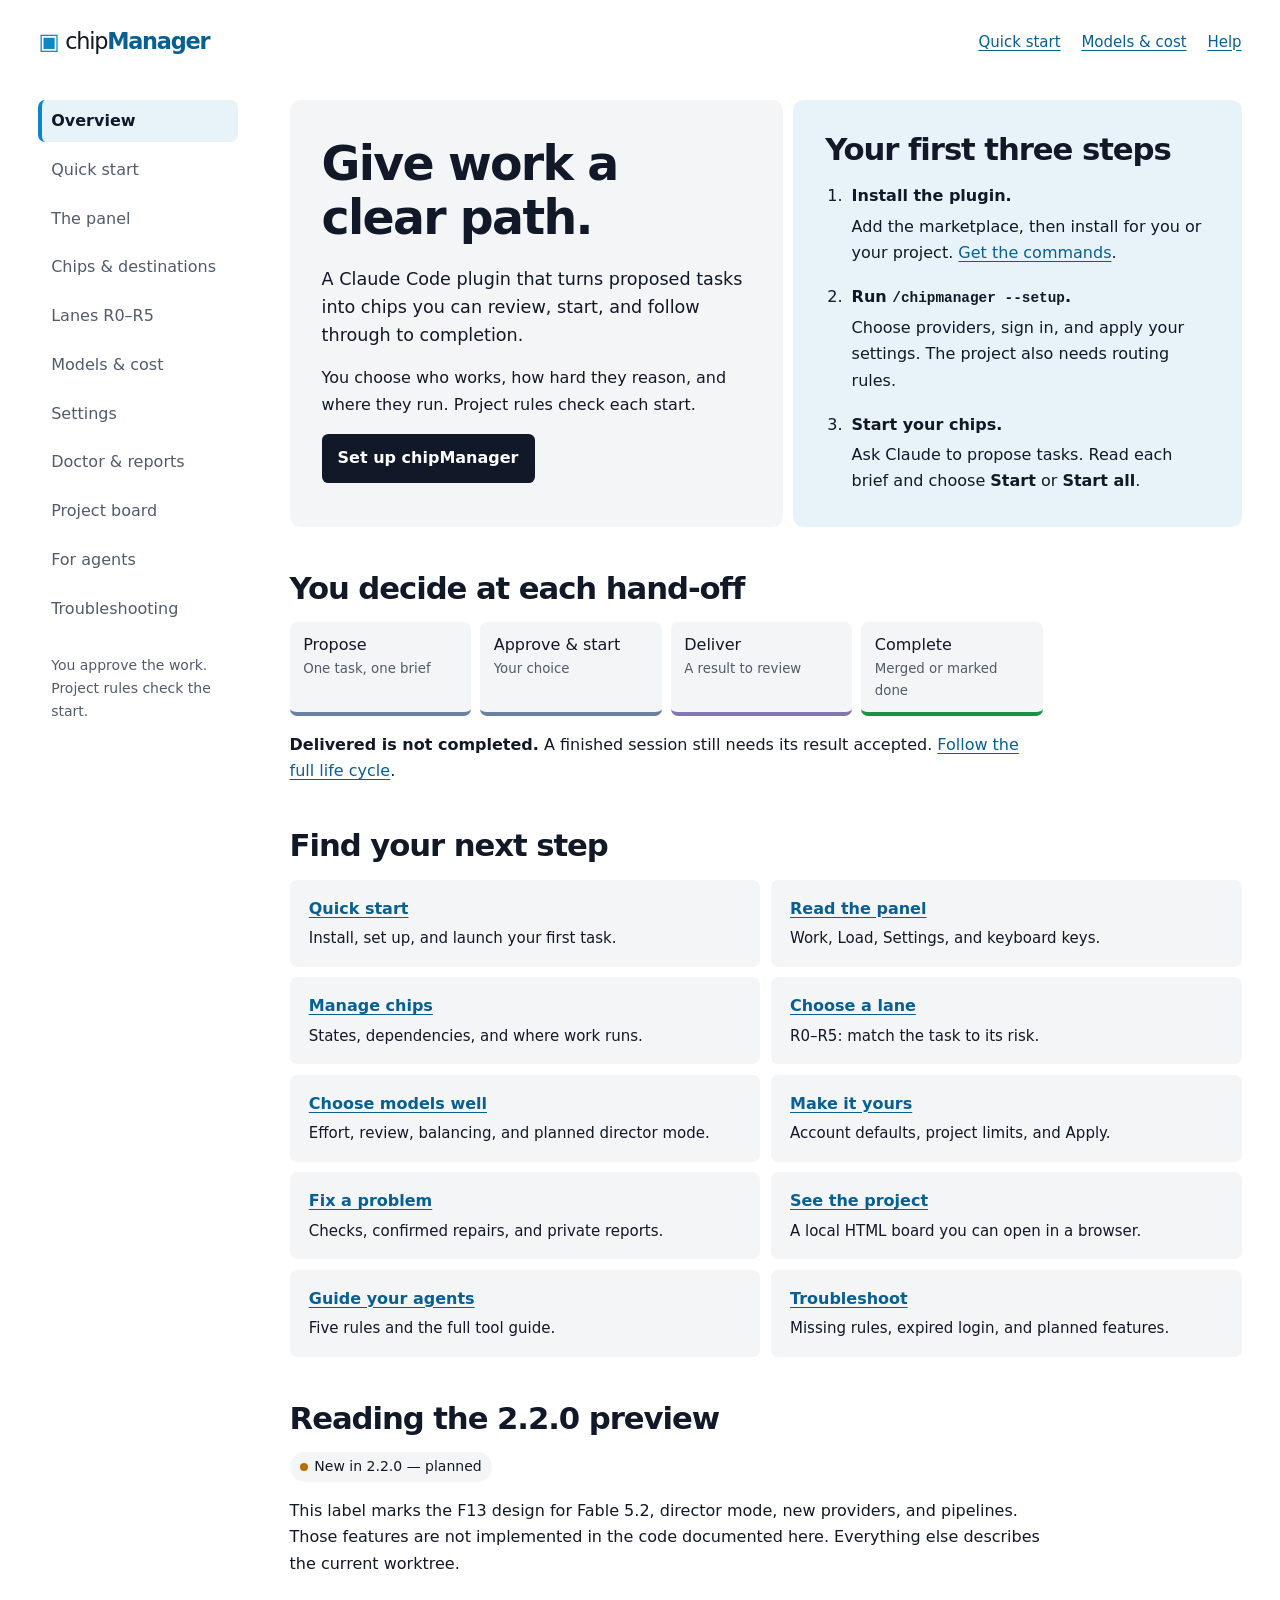
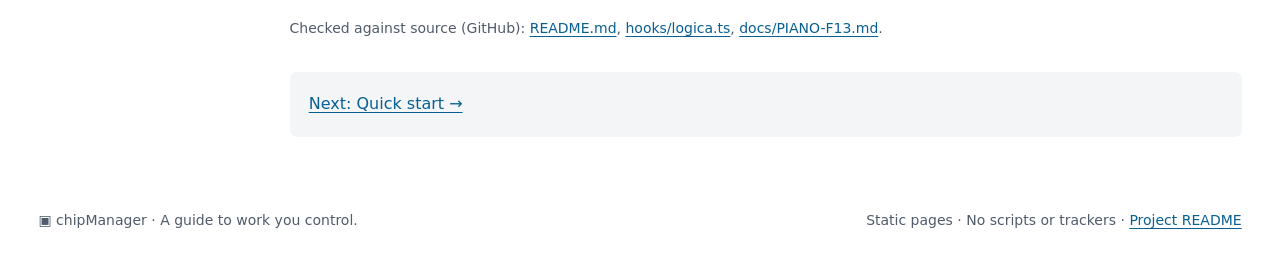
==== docs/site/index.html @ fe8ed2c0 "docs: add static documentation site (draft)" ====
<!doctype html>
<html lang="en">
<head>
  <meta charset="utf-8">
  <meta name="viewport" content="width=device-width, initial-scale=1">
  <meta name="color-scheme" content="light dark">
  <meta name="description" content="A Claude Code plugin that turns proposed tasks into chips you can review, start, and follow through to completion.">
  <title>Overview · chipManager</title>
  <link rel="stylesheet" href="site.css">
</head>
<body>
<a class="skip" href="#main">Skip to content</a>
<header class="masthead frame">
  <a class="brand" href="index.html" aria-label="chipManager home"><span class="glyph" aria-hidden="true">▣</span>chip<strong>Manager</strong></a>
  <nav aria-label="Quick links"><a href="quick-start.html">Quick start</a><a href="models.html">Models &amp; cost</a><a href="faq.html">Help</a></nav>
</header>
<div class="shell frame">
  <aside class="sidebar" aria-label="Guide navigation">
    <nav class="desktop-chapters" aria-label="Chapters"><ul><li><a href="index.html" aria-current="page">Overview</a></li><li><a href="quick-start.html">Quick start</a></li><li><a href="panel.html">The panel</a></li><li><a href="chips.html">Chips & destinations</a></li><li><a href="lanes.html">Lanes R0–R5</a></li><li><a href="models.html">Models & cost</a></li><li><a href="settings.html">Settings</a></li><li><a href="doctor.html">Doctor & reports</a></li><li><a href="board.html">Project board</a></li><li><a href="agents.html">For agents</a></li><li><a href="faq.html">Troubleshooting</a></li></ul></nav>
    <details class="chapter-nav"><summary>Browse the guide</summary><nav aria-label="Chapters"><ul><li><a href="index.html" aria-current="page">Overview</a></li><li><a href="quick-start.html">Quick start</a></li><li><a href="panel.html">The panel</a></li><li><a href="chips.html">Chips & destinations</a></li><li><a href="lanes.html">Lanes R0–R5</a></li><li><a href="models.html">Models & cost</a></li><li><a href="settings.html">Settings</a></li><li><a href="doctor.html">Doctor & reports</a></li><li><a href="board.html">Project board</a></li><li><a href="agents.html">For agents</a></li><li><a href="faq.html">Troubleshooting</a></li></ul></nav></details>
    <p class="sidebar-note">You approve the work.<br>Project rules check the start.</p>
  </aside>
  <main id="main" tabindex="-1">
    <div class="home-grid"><div class="tile intro"><h1>Give work a clear path.</h1><p class="lead">A Claude Code plugin that turns proposed tasks into chips you can review, start, and follow through to completion.</p><p>You choose who works, how hard they reason, and where they run. Project rules check each start.</p><a class="button" href="quick-start.html">Set up chipManager</a></div><section class="tile steps" aria-labelledby="three-steps"><h2 id="three-steps">Your first three steps</h2><ol><li><strong>Install the plugin.</strong><p>Add the marketplace, then install for you or your project. <a href="quick-start.html#install">Get the commands</a>.</p></li><li><strong>Run <code>/chipmanager --setup</code>.</strong><p>Choose providers, sign in, and apply your settings. The project also needs routing rules.</p></li><li><strong>Start your chips.</strong><p>Ask Claude to propose tasks. Read each brief and choose <strong>Start</strong> or <strong>Start all</strong>.</p></li></ol></section></div><section id="path" aria-labelledby="path-title"><h2 id="path-title">You decide at each hand-off</h2><ol class="journey"><li>Propose<small>One task, one brief</small></li><li>Approve &amp; start<small>Your choice</small></li><li>Deliver<small>A result to review</small></li><li>Complete<small>Merged or marked done</small></li></ol><p><strong>Delivered is not completed.</strong> A finished session still needs its result accepted. <a href="chips.html#lifecycle">Follow the full life cycle</a>.</p></section><section id="guide" aria-labelledby="guide-title"><h2 id="guide-title">Find your next step</h2><div class="directory"><a href="quick-start.html"><strong>Quick start</strong><span>Install, set up, and launch your first task.</span></a><a href="panel.html"><strong>Read the panel</strong><span>Work, Load, Settings, and keyboard keys.</span></a><a href="chips.html"><strong>Manage chips</strong><span>States, dependencies, and where work runs.</span></a><a href="lanes.html"><strong>Choose a lane</strong><span>R0–R5: match the task to its risk.</span></a><a href="models.html"><strong>Choose models well</strong><span>Effort, review, balancing, and planned director mode.</span></a><a href="settings.html"><strong>Make it yours</strong><span>Account defaults, project limits, and Apply.</span></a><a href="doctor.html"><strong>Fix a problem</strong><span>Checks, confirmed repairs, and private reports.</span></a><a href="board.html"><strong>See the project</strong><span>A local HTML board you can open in a browser.</span></a><a href="agents.html"><strong>Guide your agents</strong><span>Five rules and the full tool guide.</span></a><a href="faq.html"><strong>Troubleshoot</strong><span>Missing rules, expired login, and planned features.</span></a></div></section><section id="release" aria-labelledby="release-title"><h2 id="release-title">Reading the 2.2.0 preview</h2><p><span class="pill planned">New in 2.2.0 — planned</span></p><p>This label marks the F13 design for Fable 5.2, director mode, new providers, and pipelines. Those features are not implemented in the code documented here. Everything else describes the current worktree.</p></section>
    <p class="sources">Checked against source (GitHub): <a href="https://github.com/Elite9400/chipManager/blob/main/README.md">README.md</a>, <a href="https://github.com/Elite9400/chipManager/blob/main/hooks/logica.ts">hooks/logica.ts</a>, <a href="https://github.com/Elite9400/chipManager/blob/main/docs/PIANO-F13.md">docs/PIANO-F13.md</a>.</p>
    <nav class="next" aria-label="Previous and next page"><a href="quick-start.html">Next: Quick start →</a></nav>
  </main>
</div>
<footer class="footer frame"><span>▣ chipManager · A guide to work you control.</span><span>Static pages · No scripts or trackers · <a href="https://github.com/Elite9400/chipManager/blob/main/README.md">Project README</a></span></footer>
</body>
</html>
---- docs/site/site.css ----
/* Panel palette: hooks/tema.ts. Accent and state colours mark graphics;
   text uses separately checked light/dark ink pairs. */
:root {
  color-scheme: light dark;
  --bg: #ffffff;
  --ink: #111827;
  --muted: #505b6b;
  --surface: #f3f5f7;
  --tint: #e8f2f9;
  --line: #d6dce4;
  --link: #075f92;
  --accent: #0a86c9;
  --running: #189245;
  --waiting: #b46f09;
  --error: #e14444;
  --queued: #6c80a1;
  --delivered: #8277b4;
  --mono: ui-monospace, SFMono-Regular, Consolas, monospace; /* taste-skill-ignore: literal code and keyboard keys only. */
}
@media (prefers-color-scheme: dark) {
  :root {
    --bg: #0f1115;
    --ink: #e5e7eb;
    --muted: #b0b8c5;
    --surface: #1b2029;
    --tint: #162d3d;
    --line: #384251;
    --link: #8dd2fa;
  }
}
* { box-sizing: border-box; }
html { scroll-padding-top: 1.5rem; }
body { margin: 0; background: var(--bg); color: var(--ink); font: 1rem/1.65 system-ui, -apple-system, BlinkMacSystemFont, "Segoe UI", sans-serif; }
a { color: var(--link); text-underline-offset: .2em; text-decoration-thickness: .08em; }
a:hover { text-decoration-thickness: .15em; }
:focus-visible { outline: 3px solid var(--link); outline-offset: 4px; }
.skip { position: absolute; top: -8rem; left: 1rem; padding: .7rem 1rem; background: var(--bg); z-index: 5; }
.skip:focus { top: 1rem; }
.frame { max-width: 1320px; margin-inline: auto; padding-inline: clamp(1rem, 3vw, 2.5rem); }
.masthead { display: flex; justify-content: space-between; align-items: center; gap: 1rem; padding-block: 1.35rem; }
.brand { color: var(--ink); text-decoration: none; white-space: nowrap; font-size: 1.4rem; letter-spacing: -.055em; }
.brand strong { color: var(--link); font-weight: 800; }
.brand .glyph { color: var(--accent); margin-right: .35rem; letter-spacing: 0; }
.masthead nav { display: flex; flex-wrap: wrap; gap: .3rem 1.3rem; }
.masthead nav a { display: inline-block; padding-block: .5rem; font-size: .9375rem; }
.shell { display: grid; grid-template-columns: 200px minmax(0, 1fr); gap: clamp(1.5rem, 4vw, 3.5rem); padding-top: 1rem; }
.sidebar { align-self: start; position: sticky; top: 1rem; padding-bottom: 2rem; }
.chapter-nav { display: none; }
.sidebar nav ul { margin: 0; padding: 0; list-style: none; }
.sidebar nav a { display: block; padding: .5rem .8rem; color: var(--muted); text-decoration: none; border-radius: .45rem; }
.sidebar nav a:hover { background: var(--surface); color: var(--ink); }
.sidebar nav a[aria-current="page"] { color: var(--ink); background: var(--tint); border-left: 4px solid var(--accent); padding-left: calc(.8rem - 4px); font-weight: 650; }
.sidebar-note { margin: 1.5rem .8rem 0; color: var(--muted); font-size: .875rem; }
main { min-width: 0; padding-bottom: 3rem; }
h1, h2, h3 { line-height: 1.15; letter-spacing: -.035em; text-wrap: balance; }
h1 { font-size: clamp(2.35rem, 4.3vw, 3.65rem); margin: .3rem 0 1.2rem; max-width: 22ch; }
h2 { font-size: clamp(1.55rem, 2.4vw, 2rem); margin: 0 0 1rem; }
h3 { font-size: 1.15rem; margin: 0 0 .6rem; }
p { margin: 0 0 1rem; }
li + li { margin-top: .4rem; }
ul, ol { padding-left: 1.4rem; }
strong { font-weight: 650; }
.intro { margin-bottom: 2rem; }
.lead { max-width: 65ch; font-size: 1.18rem; line-height: 1.6; }
.on-page { display: flex; flex-wrap: wrap; gap: .4rem 1rem; padding-block: .6rem; font-size: .9375rem; }
section { margin-top: 2.75rem; }
section > p, section > ul, section > ol, section > dl { max-width: 74ch; }
.tile { background: var(--surface); padding: clamp(1.2rem, 2.7vw, 2rem); border-radius: .65rem; }
.tile p:last-child, .note p:last-child, td p:last-child { margin-bottom: 0; }
.home-grid { display: grid; grid-template-columns: 1.1fr 1fr; gap: .65rem; }
.home-grid .intro { margin: 0; }
.home-grid h1 { font-size: clamp(2.25rem, 3.7vw, 3.3rem); }
.home-grid .lead { font-size: 1.1rem; }
.home-grid section { margin: 0; }
.home-grid .steps { background: var(--tint); }
.steps ol { margin-bottom: 0; }
.steps li { padding-left: .25rem; }
.steps li + li { margin-top: 1.1rem; }
.steps li p { margin: .25rem 0 0; }
.button { display: inline-block; padding: .7rem 1rem; border-radius: .4rem; background: var(--ink); color: var(--bg); text-decoration: none; font-weight: 650; }
.button:hover { background: var(--link); color: var(--bg); }
.journey { display: flex; flex-wrap: wrap; gap: .55rem; padding: 0; list-style: none; }
.journey li { margin: 0; padding: .6rem .85rem; background: var(--surface); border-radius: .45rem; border-bottom: 4px solid var(--queued); flex: 1 1 7rem; }
.journey li:nth-last-child(2) { border-color: var(--delivered); }
.journey li:last-child { border-color: var(--running); }
.journey small { display: block; color: var(--muted); }
.note { padding: 1rem 1.25rem; margin-block: 1.4rem; background: var(--tint); border-left: 4px solid var(--accent); border-radius: 0 .45rem .45rem 0; }
.note.warning { border-color: var(--waiting); background: var(--surface); }
.pill { display: inline-flex; align-items: center; gap: .4rem; padding: .2rem .65rem; border-radius: 99rem; background: var(--surface); font-size: .875rem; color: var(--ink); }
.pill::before { content: ""; width: .5rem; height: .5rem; border-radius: 50%; background: var(--accent); }
.pill.planned::before { background: var(--waiting); }
.state { white-space: nowrap; }
.state::before { content: ""; display: inline-block; width: .6rem; height: .6rem; border-radius: 50%; background: var(--queued); margin-right: .5rem; }
.state.running::before { background: var(--running); }
.state.delivered::before { background: var(--delivered); }
.state.failed::before { background: var(--error); }
.state.waiting::before { background: var(--waiting); }
.bar { color: var(--accent); letter-spacing: .08em; white-space: nowrap; font-size: 1.25rem; }
.directory { display: grid; grid-template-columns: 1fr 1fr; gap: .65rem; }
.directory a { display: block; padding: 1rem 1.2rem; background: var(--surface); border-radius: .45rem; text-decoration: none; }
.directory a:hover { background: var(--tint); }
.directory strong { display: block; color: var(--link); text-decoration: underline; text-underline-offset: .2em; }
.directory span { display: block; color: var(--ink); font-size: .9375rem; margin-top: .25rem; }
code, kbd, pre { font-family: var(--mono); }
code { font-size: .9em; overflow-wrap: anywhere; }
pre { padding: 1rem 1.2rem; background: var(--surface); border-radius: .45rem; white-space: pre-wrap; overflow-wrap: anywhere; line-height: 1.6; }
pre code { font-size: .875rem; }
kbd { display: inline-block; min-width: 1.65rem; padding: .1rem .35rem; border: 1px solid var(--muted); border-radius: .3rem; text-align: center; background: var(--surface); font-size: .9em; } /* taste-skill-ignore: a keyboard key uses its familiar outline. */
.table-wrap { overflow-x: auto; margin-block: 1.2rem; border-radius: .45rem; }
table { border-collapse: collapse; width: 100%; text-align: left; font-size: .9375rem; }
caption { text-align: left; font-weight: 650; padding: 0 0 .65rem; }
th, td { padding: .85rem 1rem; vertical-align: top; border-bottom: 1px solid var(--line); overflow-wrap: anywhere; }
thead { background: var(--surface); }
th { font-weight: 650; }
tbody th { min-width: 5rem; }
dl { margin-block: 1.2rem; }
dt { font-weight: 650; margin-top: 1rem; }
dd { margin: .25rem 0 0; }
.capture { margin: 1.5rem 0; padding: 1rem; border-radius: .65rem; background: var(--surface); }
.capture img { width: 100%; height: 100px; display: block; object-fit: contain; color: var(--muted); }
figcaption { color: var(--muted); font-size: .875rem; margin-top: .6rem; }
.questions details { background: var(--surface); margin-bottom: .65rem; border-radius: .45rem; padding: 0 1.15rem; }
summary { cursor: pointer; padding-block: 1rem; font-weight: 650; }
.questions details > div { padding: .2rem 0 1rem; }
.questions details p:last-child { margin-bottom: 0; }
.sources { font-size: .875rem; color: var(--muted); margin-top: 2.5rem; }
.sources a { overflow-wrap: anywhere; }
.next { display: flex; justify-content: space-between; flex-wrap: wrap; gap: 1rem; padding: 1.2rem; margin-top: 2rem; background: var(--surface); border-radius: .45rem; }
.footer { display: flex; justify-content: space-between; flex-wrap: wrap; gap: .5rem 2rem; padding-block: 1.5rem; color: var(--muted); font-size: .875rem; }
@media (max-width: 1050px) {
  .shell { grid-template-columns: 175px minmax(0, 1fr); gap: 1.5rem; }
  .home-grid { grid-template-columns: 1fr; }
}
@media (max-width: 760px) {
  .masthead { flex-wrap: wrap; gap: .3rem 1rem; padding-block: 1rem; }
  .masthead nav { gap: 1.1rem; }
  .shell { display: block; padding-top: 0; }
  .sidebar { position: static; padding-bottom: 1.2rem; }
  .sidebar-note { display: none; }
  .desktop-chapters { display: none; }
  .chapter-nav { display: block; background: var(--surface); border-radius: .45rem; padding-inline: 1rem; }
  .chapter-nav > summary { display: list-item; }
  .chapter-nav:not([open]) > nav { display: none; }
  .chapter-nav ul { display: grid; grid-template-columns: 1fr 1fr; padding-bottom: 1rem; gap: .15rem; }
  .chapter-nav a { padding-block: .6rem; }
  .directory { grid-template-columns: 1fr; }
  .lead { font-size: 1.1rem; }
  th, td { padding: .7rem .55rem; }
  table { font-size: .875rem; }
  section { margin-top: 2.25rem; }
}
@media print {
  .sidebar, .masthead nav, .skip, .next, .on-page { display: none; }
  .shell { display: block; }
  body { color: #111827; background: #fff; }
  .frame { padding: 0; }
  a { color: inherit; }
  details > div { display: block !important; }
}
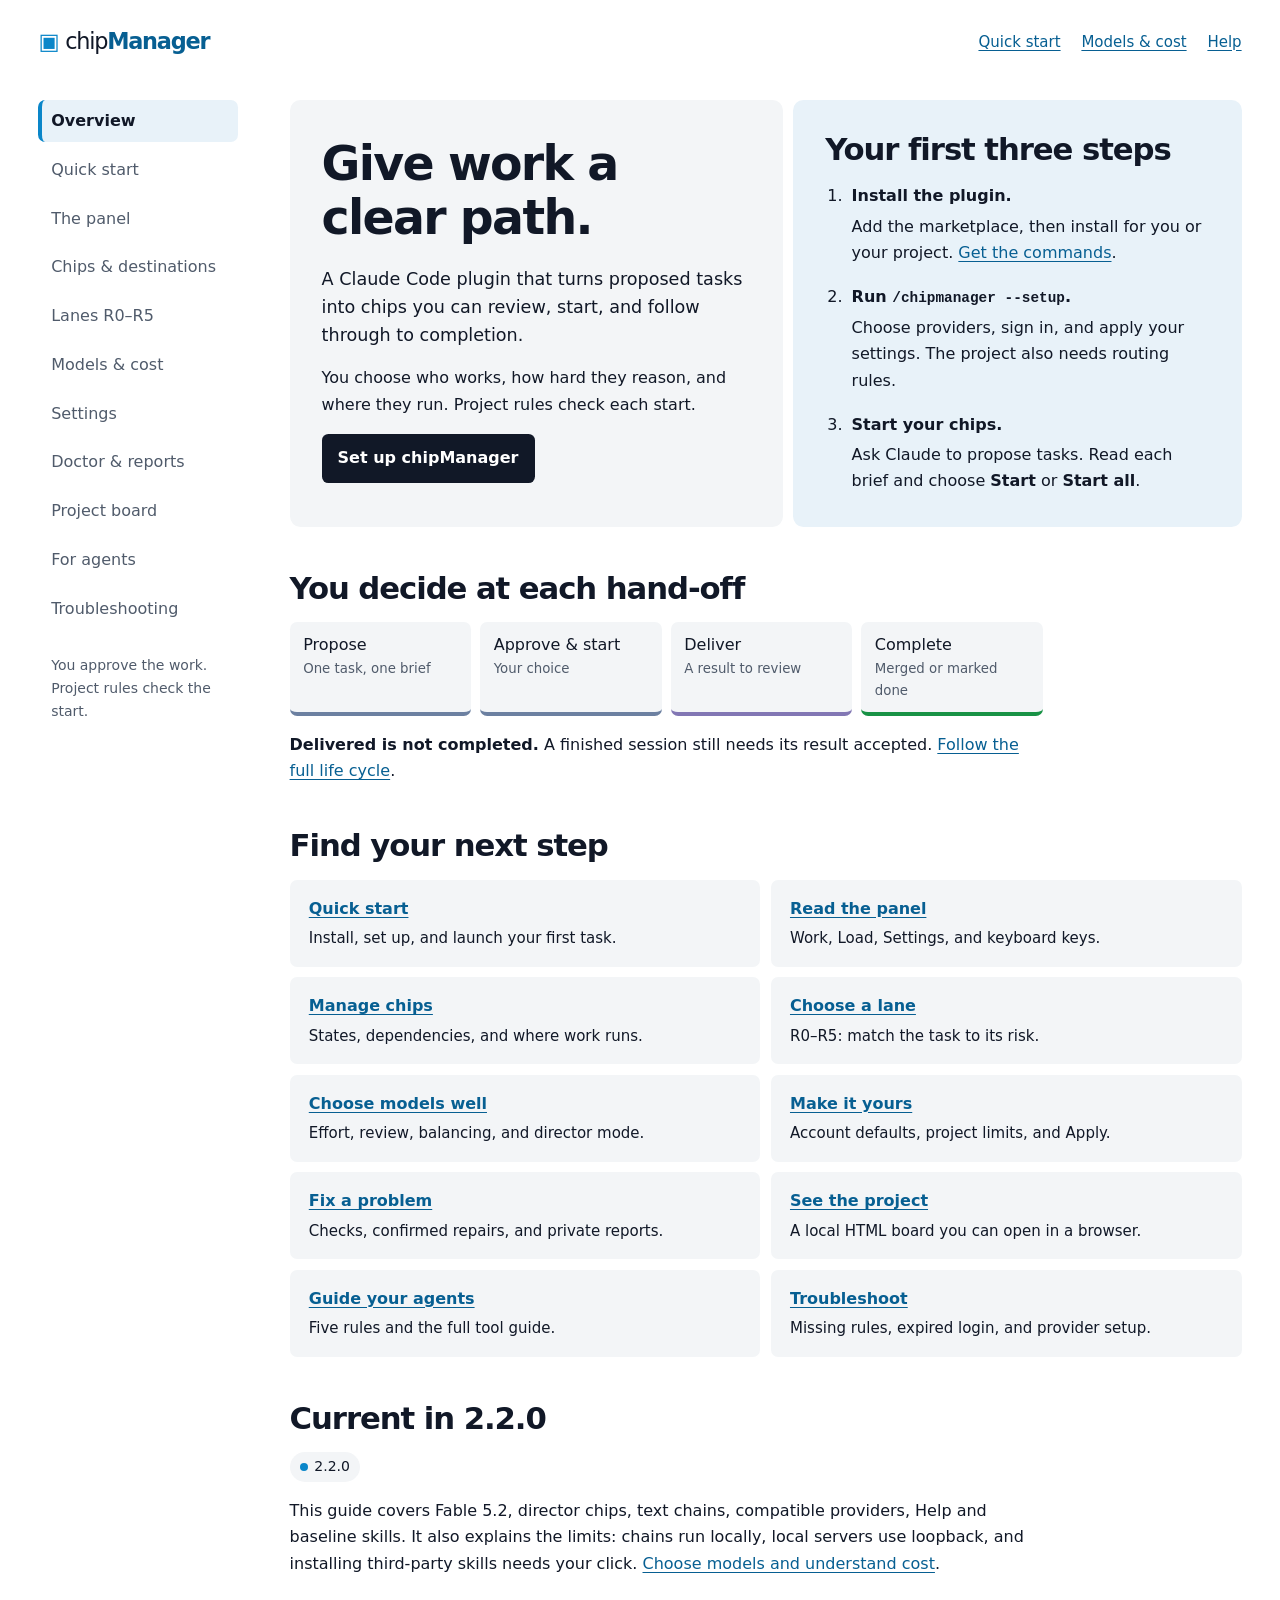
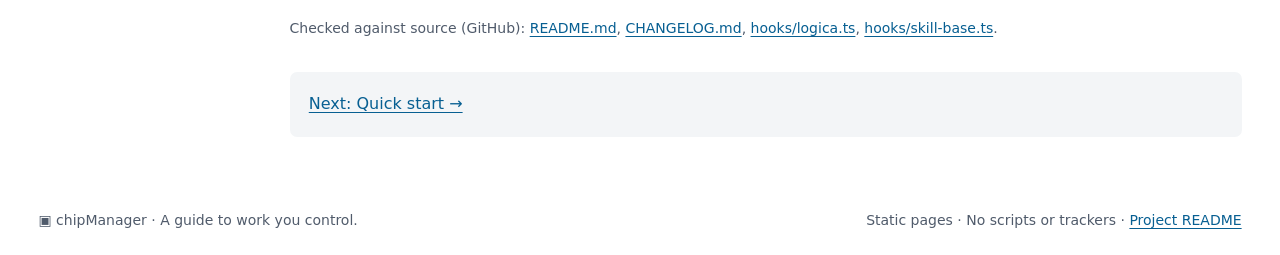
==== commit 5a15e0dd: "docs: documentation site describes the 2.2.0 code: data folder links, director and chains, providers" ====
--- a/docs/site/index.html
+++ b/docs/site/index.html
@@ -21,8 +21,8 @@
     <p class="sidebar-note">You approve the work.<br>Project rules check the start.</p>
   </aside>
   <main id="main" tabindex="-1">
-    <div class="home-grid"><div class="tile intro"><h1>Give work a clear path.</h1><p class="lead">A Claude Code plugin that turns proposed tasks into chips you can review, start, and follow through to completion.</p><p>You choose who works, how hard they reason, and where they run. Project rules check each start.</p><a class="button" href="quick-start.html">Set up chipManager</a></div><section class="tile steps" aria-labelledby="three-steps"><h2 id="three-steps">Your first three steps</h2><ol><li><strong>Install the plugin.</strong><p>Add the marketplace, then install for you or your project. <a href="quick-start.html#install">Get the commands</a>.</p></li><li><strong>Run <code>/chipmanager --setup</code>.</strong><p>Choose providers, sign in, and apply your settings. The project also needs routing rules.</p></li><li><strong>Start your chips.</strong><p>Ask Claude to propose tasks. Read each brief and choose <strong>Start</strong> or <strong>Start all</strong>.</p></li></ol></section></div><section id="path" aria-labelledby="path-title"><h2 id="path-title">You decide at each hand-off</h2><ol class="journey"><li>Propose<small>One task, one brief</small></li><li>Approve &amp; start<small>Your choice</small></li><li>Deliver<small>A result to review</small></li><li>Complete<small>Merged or marked done</small></li></ol><p><strong>Delivered is not completed.</strong> A finished session still needs its result accepted. <a href="chips.html#lifecycle">Follow the full life cycle</a>.</p></section><section id="guide" aria-labelledby="guide-title"><h2 id="guide-title">Find your next step</h2><div class="directory"><a href="quick-start.html"><strong>Quick start</strong><span>Install, set up, and launch your first task.</span></a><a href="panel.html"><strong>Read the panel</strong><span>Work, Load, Settings, and keyboard keys.</span></a><a href="chips.html"><strong>Manage chips</strong><span>States, dependencies, and where work runs.</span></a><a href="lanes.html"><strong>Choose a lane</strong><span>R0–R5: match the task to its risk.</span></a><a href="models.html"><strong>Choose models well</strong><span>Effort, review, balancing, and planned director mode.</span></a><a href="settings.html"><strong>Make it yours</strong><span>Account defaults, project limits, and Apply.</span></a><a href="doctor.html"><strong>Fix a problem</strong><span>Checks, confirmed repairs, and private reports.</span></a><a href="board.html"><strong>See the project</strong><span>A local HTML board you can open in a browser.</span></a><a href="agents.html"><strong>Guide your agents</strong><span>Five rules and the full tool guide.</span></a><a href="faq.html"><strong>Troubleshoot</strong><span>Missing rules, expired login, and planned features.</span></a></div></section><section id="release" aria-labelledby="release-title"><h2 id="release-title">Reading the 2.2.0 preview</h2><p><span class="pill planned">New in 2.2.0 — planned</span></p><p>This label marks the F13 design for Fable 5.2, director mode, new providers, and pipelines. Those features are not implemented in the code documented here. Everything else describes the current worktree.</p></section>
-    <p class="sources">Checked against source (GitHub): <a href="https://github.com/Elite9400/chipManager/blob/main/README.md">README.md</a>, <a href="https://github.com/Elite9400/chipManager/blob/main/hooks/logica.ts">hooks/logica.ts</a>, <a href="https://github.com/Elite9400/chipManager/blob/main/docs/PIANO-F13.md">docs/PIANO-F13.md</a>.</p>
+    <div class="home-grid"><div class="tile intro"><h1>Give work a clear path.</h1><p class="lead">A Claude Code plugin that turns proposed tasks into chips you can review, start, and follow through to completion.</p><p>You choose who works, how hard they reason, and where they run. Project rules check each start.</p><a class="button" href="quick-start.html">Set up chipManager</a></div><section class="tile steps" aria-labelledby="three-steps"><h2 id="three-steps">Your first three steps</h2><ol><li><strong>Install the plugin.</strong><p>Add the marketplace, then install for you or your project. <a href="quick-start.html#install">Get the commands</a>.</p></li><li><strong>Run <code>/chipmanager --setup</code>.</strong><p>Choose providers, sign in, and apply your settings. The project also needs routing rules.</p></li><li><strong>Start your chips.</strong><p>Ask Claude to propose tasks. Read each brief and choose <strong>Start</strong> or <strong>Start all</strong>.</p></li></ol></section></div><section id="path" aria-labelledby="path-title"><h2 id="path-title">You decide at each hand-off</h2><ol class="journey"><li>Propose<small>One task, one brief</small></li><li>Approve &amp; start<small>Your choice</small></li><li>Deliver<small>A result to review</small></li><li>Complete<small>Merged or marked done</small></li></ol><p><strong>Delivered is not completed.</strong> A finished session still needs its result accepted. <a href="chips.html#lifecycle">Follow the full life cycle</a>.</p></section><section id="guide" aria-labelledby="guide-title"><h2 id="guide-title">Find your next step</h2><div class="directory"><a href="quick-start.html"><strong>Quick start</strong><span>Install, set up, and launch your first task.</span></a><a href="panel.html"><strong>Read the panel</strong><span>Work, Load, Settings, and keyboard keys.</span></a><a href="chips.html"><strong>Manage chips</strong><span>States, dependencies, and where work runs.</span></a><a href="lanes.html"><strong>Choose a lane</strong><span>R0–R5: match the task to its risk.</span></a><a href="models.html"><strong>Choose models well</strong><span>Effort, review, balancing, and director mode.</span></a><a href="settings.html"><strong>Make it yours</strong><span>Account defaults, project limits, and Apply.</span></a><a href="doctor.html"><strong>Fix a problem</strong><span>Checks, confirmed repairs, and private reports.</span></a><a href="board.html"><strong>See the project</strong><span>A local HTML board you can open in a browser.</span></a><a href="agents.html"><strong>Guide your agents</strong><span>Five rules and the full tool guide.</span></a><a href="faq.html"><strong>Troubleshoot</strong><span>Missing rules, expired login, and provider setup.</span></a></div></section><section id="release" aria-labelledby="release-title"><h2 id="release-title">Current in 2.2.0</h2><p><span class="pill">2.2.0</span></p><p>This guide covers Fable 5.2, director chips, text chains, compatible providers, Help and baseline skills. It also explains the limits: chains run locally, local servers use loopback, and installing third-party skills needs your click. <a href="models.html">Choose models and understand cost</a>.</p></section>
+    <p class="sources">Checked against source (GitHub): <a href="https://github.com/Elite9400/chipManager/blob/main/README.md">README.md</a>, <a href="https://github.com/Elite9400/chipManager/blob/main/CHANGELOG.md">CHANGELOG.md</a>, <a href="https://github.com/Elite9400/chipManager/blob/main/hooks/logica.ts">hooks/logica.ts</a>, <a href="https://github.com/Elite9400/chipManager/blob/main/hooks/skill-base.ts">hooks/skill-base.ts</a>.</p>
     <nav class="next" aria-label="Previous and next page"><a href="quick-start.html">Next: Quick start →</a></nav>
   </main>
 </div>
